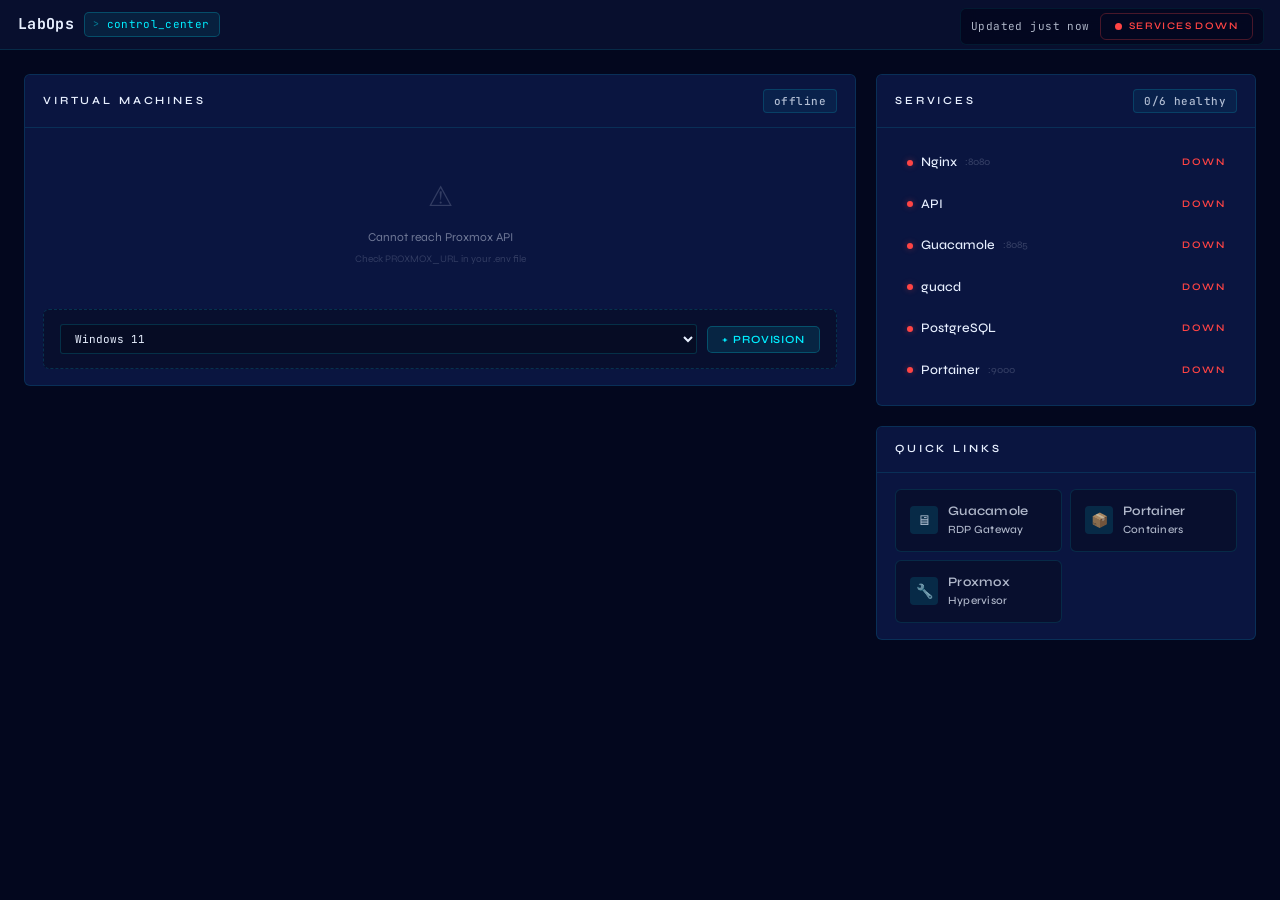
==== nginx/html/index.html @ dada4581 "feat: adopt shared.css — unified design system with attack sim Replaced all inline design tokens wit" ====
<!DOCTYPE html>
<html lang="en">
<head>
  <meta charset="UTF-8">
  <meta name="viewport" content="width=device-width, initial-scale=1.0">
  <title>LabOps — Control Center</title>
  <link rel="stylesheet" href="shared.css">
  <style>
    body {
      display: flex;
      flex-direction: column;
    }

    /* ── Header Layout ────────────────────────────────────────────────────────── */
    .header-left {
      display: flex;
      align-items: center;
      gap: 10px;
    }

    .logo-mark { display: none; }

    .health-badge {
      display: flex;
      align-items: center;
      gap: 7px;
      padding: 5px 14px;
      border: 1px solid var(--border-dim);
      border-radius: var(--radius);
      font-family: var(--ft);
      font-size: 10px;
      font-weight: 600;
      letter-spacing: .14em;
      text-transform: uppercase;
    }

    .health-badge.healthy { border-color: rgba(0,255,65,.3); color: var(--c-green); }
    .health-badge.degraded { border-color: rgba(255,179,0,.3); color: var(--c-warn); }
    .health-badge.down { border-color: rgba(255,68,68,.28); color: var(--c-fail); }

    .health-dot {
      width: 7px; height: 7px;
      border-radius: 50%;
      background: currentColor;
      animation: pulse 2s ease-in-out infinite;
    }

    @keyframes pulse {
      0%, 100% { opacity: 1; }
      50% { opacity: .4; }
    }

    .refresh-label {
      font-family: var(--fm);
      font-size: 11px;
      color: var(--text-sec);
      letter-spacing: .04em;
    }

    /* ── Main Layout ────────────────────────────────────────────────────────── */
    .main {
      flex: 1;
      overflow-y: auto;
      padding: 24px;
    }

    .grid {
      display: grid;
      grid-template-columns: 1fr 380px;
      gap: 20px;
      max-width: 1400px;
      margin: 0 auto;
    }

    @media (max-width: 1024px) {
      .grid { grid-template-columns: 1fr; }
    }

    /* ── VM Cards ───────────────────────────────────────────────────────────── */
    .vm-list {
      display: flex;
      flex-direction: column;
      gap: 10px;
    }

    .vm-card {
      display: grid;
      grid-template-columns: 1fr auto;
      gap: 12px;
      padding: 14px 16px;
      background: var(--bg-panel);
      border: 1px solid var(--border-dim);
      border-radius: var(--radius);
      transition: border-color .15s;
    }

    .vm-card:hover {
      border-color: var(--border-acc);
    }

    .vm-info {
      display: flex;
      flex-direction: column;
      gap: 4px;
    }

    .vm-name {
      font-weight: 500;
      font-size: 14px;
      color: var(--text-primary);
      display: flex;
      align-items: center;
      gap: 8px;
    }

    .vm-status {
      display: inline-flex;
      align-items: center;
      gap: 5px;
      font-family: var(--ft);
      font-size: 9px;
      font-weight: 600;
      letter-spacing: .1em;
      text-transform: uppercase;
      padding: 2px 8px;
      border-radius: 3px;
    }

    .vm-status.running { background: rgba(0,255,65,.1); color: var(--c-green); }
    .vm-status.stopped { background: rgba(235,246,255,.05); color: var(--text-dim); }
    .vm-status.error { background: rgba(255,68,68,.1); color: var(--c-fail); }

    .vm-status-dot {
      width: 5px; height: 5px;
      border-radius: 50%;
      background: currentColor;
    }

    .vm-meta {
      font-size: 12px;
      color: var(--text-sec);
      display: flex;
      gap: 12px;
      flex-wrap: wrap;
    }

    .vm-meta span { display: flex; align-items: center; gap: 4px; }

    .vm-actions {
      display: flex;
      align-items: center;
      gap: 6px;
    }

    /* ── Provision Form ─────────────────────────────────────────────────────── */
    .btn-primary {
      background: rgba(0,237,255,.1);
      border-color: var(--border-acc);
      color: var(--accent-cyan);
    }

    .btn-primary:hover {
      background: rgba(0,237,255,.18);
      border-color: var(--accent-cyan);
    }

    .provision-form {
      display: flex;
      align-items: center;
      gap: 10px;
      padding: 14px 16px;
      background: var(--bg-panel);
      border: 1px dashed rgba(var(--accent-cyan-rgb),0.16);
      border-radius: var(--radius);
      margin-top: 10px;
    }

    .provision-form select {
      font-family: var(--fm);
      font-size: 11px;
      background: #060c24;
      border: 1px solid rgba(var(--accent-cyan-rgb),0.16);
      color: var(--text-primary);
      padding: 6px 10px;
      border-radius: 3px;
      flex: 1;
    }

    .provision-form select:focus {
      outline: none;
      border-color: var(--accent-cyan);
    }

    /* ── Container Status ───────────────────────────────────────────────────── */
    .svc-list {
      display: flex;
      flex-direction: column;
      gap: 4px;
    }

    .svc-row {
      display: flex;
      align-items: center;
      justify-content: space-between;
      padding: 9px 12px;
      border-radius: 4px;
      transition: background .1s;
    }

    .svc-row:hover {
      background: rgba(0,237,255,.03);
    }

    .svc-name {
      font-size: 13px;
      font-weight: 500;
      color: var(--text-primary);
      display: flex;
      align-items: center;
      gap: 8px;
    }

    .svc-dot {
      width: 6px; height: 6px;
      border-radius: 50%;
    }

    .svc-dot.healthy { background: var(--c-green); box-shadow: 0 0 6px rgba(0,255,65,.4); }
    .svc-dot.starting { background: var(--c-warn); box-shadow: 0 0 6px rgba(255,179,0,.4); }
    .svc-dot.unhealthy { background: var(--c-fail); box-shadow: 0 0 6px rgba(255,68,68,.4); }

    .svc-status {
      font-family: var(--ft);
      font-size: 10px;
      font-weight: 600;
      letter-spacing: .14em;
      text-transform: uppercase;
    }

    .svc-status.healthy { color: var(--c-green); }
    .svc-status.starting { color: var(--c-warn); }
    .svc-status.unhealthy { color: var(--c-fail); }

    /* ── Quick Links ────────────────────────────────────────────────────────── */
    .links-grid {
      display: grid;
      grid-template-columns: 1fr 1fr;
      gap: 8px;
    }

    .link-card {
      display: flex;
      align-items: center;
      gap: 10px;
      padding: 12px 14px;
      background: var(--bg-panel);
      border: 1px solid var(--border-dim);
      border-radius: var(--radius);
      text-decoration: none;
      color: var(--text-sec);
      font-size: 11px;
      font-weight: 500;
      transition: all .15s;
    }

    .link-card:hover {
      border-color: var(--border-acc);
      color: var(--accent-cyan);
      background: rgba(0,237,255,.03);
    }

    .link-icon {
      width: 28px; height: 28px;
      display: flex;
      align-items: center;
      justify-content: center;
      border-radius: 4px;
      font-size: 14px;
      background: var(--border-dim);
      flex-shrink: 0;
    }

    .link-label {
      display: flex;
      flex-direction: column;
      gap: 1px;
    }

    .link-title {
      font-weight: 600;
      font-size: 13px;
      letter-spacing: .02em;
    }

    .link-sub {
      font-size: 11px;
      color: var(--text-sec);
      letter-spacing: .02em;
    }

    /* ── Right Column Stack ─────────────────────────────────────────────────── */
    .right-col {
      display: flex;
      flex-direction: column;
      gap: 20px;
    }

    /* ── Toast ──────────────────────────────────────────────────────────────── */
    .toast {
      position: fixed;
      bottom: 24px;
      left: 50%;
      transform: translateX(-50%) translateY(80px);
      background: var(--bg-elevated);
      border: 1px solid var(--border-acc);
      color: var(--text-primary);
      padding: 10px 20px;
      border-radius: var(--radius);
      font-size: 11px;
      font-weight: 500;
      z-index: 9999;
      transition: transform .3s ease, opacity .3s ease;
      opacity: 0;
      pointer-events: none;
    }

    .toast.show {
      transform: translateX(-50%) translateY(0);
      opacity: 1;
    }

    /* ── Empty State ────────────────────────────────────────────────────────── */
    .empty-state {
      text-align: center;
      padding: 32px 16px;
      color: var(--text-dim);
      font-size: 12px;
    }

    .empty-state .empty-icon {
      font-size: 28px;
      margin-bottom: 10px;
      opacity: .4;
    }

    /* ── Loading Skeleton ───────────────────────────────────────────────────── */
    .skeleton {
      background: linear-gradient(90deg, var(--bg-panel) 25%, var(--bg-elevated) 50%, var(--bg-panel) 75%);
      background-size: 200% 100%;
      animation: shimmer 1.5s infinite;
      border-radius: 4px;
      height: 60px;
    }

    @keyframes shimmer {
      0% { background-position: 200% 0; }
      100% { background-position: -200% 0; }
    }

    /* ── Confirm Modal ──────────────────────────────────────────────────────── */
    .modal-overlay {
      display: none;
      position: fixed;
      inset: 0;
      background: rgba(0,0,0,.6);
      z-index: 5000;
      align-items: center;
      justify-content: center;
    }

    .modal-overlay.open {
      display: flex;
    }

    .modal-box {
      background: var(--bg-card);
      border: 1px solid var(--border-acc);
      border-radius: var(--radius);
      padding: 24px;
      max-width: 400px;
      width: 90%;
    }

    .modal-title {
      font-family: var(--ft);
      font-size: 14px;
      font-weight: 700;
      letter-spacing: .08em;
      margin-bottom: 10px;
    }

    .modal-body {
      font-size: 12px;
      color: var(--text-sec);
      margin-bottom: 20px;
      line-height: 1.6;
    }

    .modal-actions {
      display: flex;
      gap: 10px;
      justify-content: flex-end;
    }

    /* ── Entry animation ────────────────────────────────────────────────────── */
    @keyframes fadeUp {
      from { opacity: 0; transform: translateY(10px); }
      to { opacity: 1; transform: none; }
    }

    .panel { animation: fadeUp .4s ease-out both; }
    .grid > :nth-child(1) .panel { animation-delay: .05s; }
    .right-col > :nth-child(1) { animation-delay: .1s; }
    .right-col > :nth-child(2) { animation-delay: .15s; }
  </style>
</head>
<body>

<!-- ── HEADER ──────────────────────────────────────────────────────────────── -->
<header class="shared-header">
  <div class="header-left">
    <span class="shared-brand">LabOps</span>
    <span class="shared-tag">control_center</span>
  </div>
  <div class="shared-hdr-right">
    <span class="refresh-label" id="last-refresh">Updated just now</span>
    <div class="health-badge healthy" id="health-badge">
      <span class="health-dot"></span>
      <span id="health-text">ALL SYSTEMS OK</span>
    </div>
  </div>
</header>

<!-- ── MAIN ────────────────────────────────────────────────────────────────── -->
<div class="main">
  <div class="grid">

    <!-- LEFT: Virtual Machines -->
    <div>
      <div class="panel">
        <div class="panel-hdr">
          <span class="panel-title">Virtual Machines</span>
          <span class="panel-badge" id="vm-count">0 VMs</span>
        </div>
        <div class="panel-body">
          <div class="vm-list" id="vm-list">
            <div class="skeleton"></div>
            <div class="skeleton" style="height:40px"></div>
          </div>

          <!-- Provision form -->
          <div class="provision-form">
            <select id="template-select">
              <option value="win11">Windows 11</option>
              <option value="win11-unmanaged">Windows 11 (Unmanaged)</option>
              <option value="winserver">Windows Server</option>
            </select>
            <button class="btn btn-primary" onclick="provisionVM()">+ Provision</button>
          </div>
        </div>
      </div>
    </div>

    <!-- RIGHT: Services + Links -->
    <div class="right-col">

      <!-- Docker Services -->
      <div class="panel">
        <div class="panel-hdr">
          <span class="panel-title">Services</span>
          <span class="panel-badge" id="svc-count">6 containers</span>
        </div>
        <div class="panel-body">
          <div class="svc-list" id="svc-list">
            <div class="skeleton" style="height:32px"></div>
            <div class="skeleton" style="height:32px"></div>
            <div class="skeleton" style="height:32px"></div>
          </div>
        </div>
      </div>

      <!-- Quick Links -->
      <div class="panel">
        <div class="panel-hdr">
          <span class="panel-title">Quick Links</span>
        </div>
        <div class="panel-body">
          <div class="links-grid">
            <a class="link-card" id="link-guacamole" href="/guacamole" target="_blank">
              <div class="link-icon">🖥</div>
              <div class="link-label">
                <span class="link-title">Guacamole</span>
                <span class="link-sub">RDP Gateway</span>
              </div>
            </a>
            <a class="link-card" id="link-portainer" href="http://localhost:9000" target="_blank">
              <div class="link-icon">📦</div>
              <div class="link-label">
                <span class="link-title">Portainer</span>
                <span class="link-sub">Containers</span>
              </div>
            </a>
            <a class="link-card" id="link-proxmox" href="#" target="_blank" onclick="openProxmox(event)">
              <div class="link-icon">🔧</div>
              <div class="link-label">
                <span class="link-title">Proxmox</span>
                <span class="link-sub">Hypervisor</span>
              </div>
            </a>
          </div>
        </div>
      </div>
    </div>
  </div>
</div>

<!-- ── TOAST ───────────────────────────────────────────────────────────────── -->
<div class="toast" id="toast"></div>

<!-- ── CONFIRM MODAL ──────────────────────────────────────────────────────── -->
<div class="modal-overlay" id="modal-overlay" onclick="if(event.target===this)closeModal()">
  <div class="modal-box">
    <div class="modal-title" id="modal-title"></div>
    <div class="modal-body" id="modal-body"></div>
    <div class="modal-actions">
      <button class="btn" onclick="closeModal()">Cancel</button>
      <button class="btn btn-danger" id="modal-confirm" onclick="confirmAction()">Confirm</button>
    </div>
  </div>
</div>

<script>
// ── Configuration ─────────────────────────────────────────────────────────────
// These are loaded from the /api/config endpoint or fall back to defaults.
// Guac credentials come from .env via n8n → injected into /api/config response.
let CONFIG = {
  guacProxy:     '/guacamole',
  guacAdmin:     'guacadmin',
  guacAdminPw:   'guacadmin',
  guacDs:        'postgresql',
  vmUser:        'demo',
  vmPassword:    '',
  proxmoxUrl:    '',
};

const VM_REFRESH_MS  = 15000;
const SVC_REFRESH_MS = 10000;

let pendingAction = null;

// ── Init ──────────────────────────────────────────────────────────────────────
document.addEventListener('DOMContentLoaded', async () => {
  await loadConfig();
  fetchVMs();
  fetchContainers();
  setInterval(fetchVMs, VM_REFRESH_MS);
  setInterval(fetchContainers, SVC_REFRESH_MS);
  setInterval(updateRefreshLabel, 5000);
});

async function loadConfig() {
  try {
    const r = await fetch('/api/config');
    if (r.ok) {
      const cfg = await r.json();
      Object.assign(CONFIG, cfg);
    }
  } catch(e) {
    // Config endpoint not available — use defaults
  }

  // Update quick links with actual URLs and ports
  const host = window.location.hostname;
  if (CONFIG.proxmoxUrl) {
    document.getElementById('link-proxmox').href = CONFIG.proxmoxUrl;
  }
  if (CONFIG.portainerPort) {
    document.getElementById('link-portainer').href = `http://${host}:${CONFIG.portainerPort}`;
  }
  if (CONFIG.n8nPort) {
    document.getElementById('link-n8n').href = `http://${host}:${CONFIG.n8nPort}`;
  }
  if (CONFIG.guacPort) {
    document.getElementById('link-guacamole').href = `http://${host}:${CONFIG.guacPort}/guacamole`;
  }
}

// ── VM Management ─────────────────────────────────────────────────────────────
let lastVMFetch = Date.now();

async function fetchVMs() {
  try {
    const r = await fetch('/api/vms');
    if (!r.ok) throw new Error(`${r.status}`);
    const data = await r.json();
    lastVMFetch = Date.now();
    renderVMs(data.vms || []);
    updateHealthBadge();
  } catch(e) {
    // Show empty state with error
    const list = document.getElementById('vm-list');
    list.innerHTML = `
      <div class="empty-state">
        <div class="empty-icon">⚠</div>
        <div>Cannot reach Proxmox API</div>
        <div style="margin-top:6px;font-size:10px;color:rgba(232,240,255,0.18)">
          Check PROXMOX_URL in your .env file
        </div>
      </div>`;
    document.getElementById('vm-count').textContent = 'offline';
  }
}

function renderVMs(vms) {
  const list = document.getElementById('vm-list');
  const countEl = document.getElementById('vm-count');

  // Filter to lab VMs (IDs 200-299)
  const labVMs = vms.filter(v => v.vmid >= 200 && v.vmid < 300);
  countEl.textContent = `${labVMs.length} VM${labVMs.length !== 1 ? 's' : ''}`;

  if (labVMs.length === 0) {
    list.innerHTML = `
      <div class="empty-state">
        <div class="empty-icon">☁</div>
        <div>No lab VMs provisioned</div>
        <div style="margin-top:6px;font-size:10px;color:rgba(232,240,255,0.18)">
          Use the form below to provision your first VM
        </div>
      </div>`;
    return;
  }

  list.innerHTML = labVMs.map(vm => {
    const isRunning = vm.status === 'running';
    const statusClass = isRunning ? 'running' : (vm.status === 'stopped' ? 'stopped' : 'error');
    const ip = vm.ip || '—';
    const tags = (vm.tags || '').split(';').filter(Boolean);
    const templateLabel = tags.includes('unmanaged') ? 'Unmanaged' :
                          tags.includes('windows-server') ? 'Win Server' : 'Windows 11';

    return `
      <div class="vm-card">
        <div class="vm-info">
          <div class="vm-name">
            ${vm.name || 'vm-' + vm.vmid}
            <span class="vm-status ${statusClass}">
              <span class="vm-status-dot"></span>
              ${vm.status}
            </span>
          </div>
          <div class="vm-meta">
            <span>ID: ${vm.vmid}</span>
            <span>IP: ${ip}</span>
            <span>${templateLabel}</span>
            ${vm.uptime ? `<span>Up: ${formatUptime(vm.uptime)}</span>` : ''}
          </div>
        </div>
        <div class="vm-actions">
          ${isRunning ? `
            <button class="btn btn-connect" onclick="connectRDP('${ip}', '${vm.name || 'vm-' + vm.vmid}')" ${ip === '—' ? 'disabled title="No IP detected"' : ''}>
              Connect RDP
            </button>
            <button class="btn" onclick="vmAction('stop', ${vm.vmid}, '${vm.name}')">Stop</button>
          ` : `
            <button class="btn btn-primary" onclick="vmAction('start', ${vm.vmid}, '${vm.name}')">Start</button>
          `}
          <button class="btn btn-danger" onclick="confirmDestroy(${vm.vmid}, '${vm.name || 'vm-' + vm.vmid}')">Destroy</button>
        </div>
      </div>`;
  }).join('');
}

function formatUptime(seconds) {
  if (seconds < 60) return `${seconds}s`;
  if (seconds < 3600) return `${Math.floor(seconds / 60)}m`;
  if (seconds < 86400) return `${Math.floor(seconds / 3600)}h ${Math.floor((seconds % 3600) / 60)}m`;
  return `${Math.floor(seconds / 86400)}d ${Math.floor((seconds % 86400) / 3600)}h`;
}

async function vmAction(action, vmid, name) {
  toast(`${action === 'start' ? 'Starting' : 'Stopping'} ${name || 'VM ' + vmid}...`);
  try {
    const r = await fetch(`/api/vms/${vmid}/${action}`, { method: 'POST' });
    if (!r.ok) throw new Error(`Failed: ${r.status}`);
    toast(`${name || 'VM ' + vmid} ${action === 'start' ? 'started' : 'stopped'}`);
    setTimeout(fetchVMs, 2000);
  } catch(e) {
    toast(`Error: ${e.message}`);
  }
}

function confirmDestroy(vmid, name) {
  pendingAction = () => destroyVM(vmid, name);
  document.getElementById('modal-title').textContent = 'DESTROY VM';
  document.getElementById('modal-body').textContent = `This will permanently destroy ${name} (ID: ${vmid}). This action cannot be undone.`;
  document.getElementById('modal-overlay').classList.add('open');
}

async function destroyVM(vmid, name) {
  closeModal();
  toast(`Destroying ${name}...`);
  try {
    const r = await fetch(`/api/vms/${vmid}/destroy`, { method: 'DELETE' });
    if (!r.ok) throw new Error(`Failed: ${r.status}`);
    toast(`${name} destroyed`);
    setTimeout(fetchVMs, 2000);
  } catch(e) {
    toast(`Error: ${e.message}`);
  }
}

async function provisionVM() {
  const select = document.getElementById('template-select');
  const template = select.value;
  toast(`Provisioning ${select.options[select.selectedIndex].text}...`);
  try {
    const r = await fetch('/api/vms/provision', {
      method: 'POST',
      headers: { 'Content-Type': 'application/json' },
      body: JSON.stringify({ template })
    });
    if (!r.ok) throw new Error(`Failed: ${r.status}`);
    toast('Provisioning started — VM will appear in ~60s');
    setTimeout(fetchVMs, 10000);
  } catch(e) {
    toast(`Error: ${e.message}`);
  }
}

// ── RDP via Guacamole ─────────────────────────────────────────────────────────
async function connectRDP(ip, vmName) {
  if (!ip || ip === '—') { toast('No IP address available'); return; }

  toast(`Connecting to ${vmName} (${ip})...`);

  try {
    // 1. Authenticate with Guacamole
    const fd = new URLSearchParams({
      username: CONFIG.guacAdmin,
      password: CONFIG.guacAdminPw
    });
    const authR = await fetch(`${CONFIG.guacProxy}/api/tokens`, { method: 'POST', body: fd });
    if (!authR.ok) throw new Error(`Guacamole auth failed (${authR.status})`);
    const auth = await authR.json();
    const token = auth.authToken;

    // 2. Create RDP connection
    const connR = await fetch(
      `${CONFIG.guacProxy}/api/session/data/${CONFIG.guacDs}/connections?token=${token}`,
      {
        method: 'POST',
        headers: { 'Content-Type': 'application/json' },
        body: JSON.stringify({
          name: `labops-${vmName}-${Date.now()}`,
          protocol: 'rdp',
          parameters: {
            hostname:        ip,
            port:            '3389',
            username:        CONFIG.vmUser,
            password:        CONFIG.vmPassword,
            'ignore-cert':   'true',
            security:        'any',
            'resize-method': 'reconnect',
            'enable-font-smoothing': 'true'
          },
          attributes: {
            'max-connections':          '2',
            'max-connections-per-user': '2'
          }
        })
      }
    );
    if (!connR.ok) throw new Error(`Failed to create RDP connection (${connR.status})`);
    const conn = await connR.json();

    // 3. Open in new tab
    const clientId = btoa(`${conn.identifier}\0c\0${CONFIG.guacDs}`);
    const rdpURL = `${CONFIG.guacProxy}/?token=${token}#/client/${encodeURIComponent(clientId)}`;
    window.open(rdpURL, `rdp-${vmName}`);

    toast(`RDP session opened for ${vmName}`);
  } catch(e) {
    toast(`RDP Error: ${e.message}`);
  }
}

// ── Container Health ──────────────────────────────────────────────────────────
const EXPECTED_CONTAINERS = [
  { name: 'labops-nginx',         label: 'Nginx',     port: '8080' },
  { name: 'labops-api',           label: 'API',       port: '—' },
  { name: 'labops-guacamole',     label: 'Guacamole', port: '8085' },
  { name: 'labops-guacd',         label: 'guacd',     port: '—' },
  { name: 'labops-guac-postgres', label: 'PostgreSQL', port: '—' },
  { name: 'labops-portainer',     label: 'Portainer', port: '9000' },
];

async function fetchContainers() {
  try {
    const r = await fetch('/api/containers');
    if (!r.ok) throw new Error(`${r.status}`);
    const data = await r.json();
    renderContainers(data.containers || []);
  } catch(e) {
    // If API is down, still show expected containers as unknown
    renderContainers([]);
  }
}

function renderContainers(containers) {
  const list = document.getElementById('svc-list');
  const containerMap = {};
  containers.forEach(c => { containerMap[c.name] = c; });

  let healthyCount = 0;

  list.innerHTML = EXPECTED_CONTAINERS.map(svc => {
    const c = containerMap[svc.name];
    let status = 'unhealthy';
    let statusLabel = 'DOWN';

    if (c) {
      if (c.health === 'healthy' || (c.state === 'running' && !c.health)) {
        status = 'healthy';
        statusLabel = 'HEALTHY';
        healthyCount++;
      } else if (c.state === 'running') {
        status = 'starting';
        statusLabel = c.health || 'STARTING';
        healthyCount += 0.5;
      }
    }

    return `
      <div class="svc-row">
        <span class="svc-name">
          <span class="svc-dot ${status}"></span>
          ${svc.label}
          ${svc.port !== '—' ? `<span style="color:rgba(232,240,255,0.18);font-size:10px">:${svc.port}</span>` : ''}
        </span>
        <span class="svc-status ${status}">${statusLabel}</span>
      </div>`;
  }).join('');

  const countEl = document.getElementById('svc-count');
  countEl.textContent = `${healthyCount}/${EXPECTED_CONTAINERS.length} healthy`;

  updateHealthBadge();
}

// ── Health Badge ──────────────────────────────────────────────────────────────
function updateHealthBadge() {
  const badge = document.getElementById('health-badge');
  const text = document.getElementById('health-text');
  const svcRows = document.querySelectorAll('.svc-dot');
  const total = svcRows.length;
  let healthy = 0;
  svcRows.forEach(d => { if (d.classList.contains('healthy')) healthy++; });

  badge.className = 'health-badge';
  if (healthy === total && total > 0) {
    badge.classList.add('healthy');
    text.textContent = 'ALL SYSTEMS OK';
  } else if (healthy > 0) {
    badge.classList.add('degraded');
    text.textContent = 'DEGRADED';
  } else {
    badge.classList.add('down');
    text.textContent = 'SERVICES DOWN';
  }
}

// ── Refresh Label ─────────────────────────────────────────────────────────────
function updateRefreshLabel() {
  const el = document.getElementById('last-refresh');
  const ago = Math.floor((Date.now() - lastVMFetch) / 1000);
  if (ago < 5) el.textContent = 'Updated just now';
  else if (ago < 60) el.textContent = `Updated ${ago}s ago`;
  else el.textContent = `Updated ${Math.floor(ago / 60)}m ago`;
}

// ── Modal ─────────────────────────────────────────────────────────────────────
function closeModal() {
  document.getElementById('modal-overlay').classList.remove('open');
  pendingAction = null;
}

function confirmAction() {
  if (pendingAction) pendingAction();
}

// ── Proxmox Link ──────────────────────────────────────────────────────────────
function openProxmox(e) {
  if (!CONFIG.proxmoxUrl) {
    e.preventDefault();
    toast('PROXMOX_URL not configured in .env');
  }
}

// ── Toast ─────────────────────────────────────────────────────────────────────
let toastTimer = null;
function toast(msg) {
  const el = document.getElementById('toast');
  el.textContent = msg;
  el.classList.add('show');
  clearTimeout(toastTimer);
  toastTimer = setTimeout(() => el.classList.remove('show'), 3000);
}
</script>
</body>
</html>
---- nginx/html/shared.css ----
/* ============================================================
   SHARED DESIGN SYSTEM — Sophos SE Demo Platform
   Single source of truth for all pages.
   Import via: <link rel="stylesheet" href="shared.css">
   ============================================================ */

/* ── Fonts ─────────────────────────────────────────────────── */
@import url('https://fonts.googleapis.com/css2?family=Syne:wght@400;600;700;800&family=JetBrains+Mono:wght@300;400;500&display=swap');

/* ── Design Tokens ─────────────────────────────────────────── */
:root {
  /* Backgrounds */
  --bg-deep:       #03071e;
  --bg-panel:      #080f2e;
  --bg-card:       #0a1540;
  --bg-card-hov:   #0d1a50;
  --bg-elevated:   #0a1540;

  /* Accent Colors */
  --accent-cyan:   #00EDFF;
  --accent-green:  #00F2B3;
  --accent-purple: #5A00FF;
  --accent-violet: #B529F7;
  --accent-blue:   #2006F7;

  /* Status Colors */
  --c-green:   #00FF41;
  --c-success: #00F2B3;
  --c-fail:    #FF4444;
  --c-warn:    #FFB300;

  /* Text */
  --text-primary:  #e8f0ff;
  --text-sec:      rgba(232,240,255,0.75);
  --text-dim:      rgba(232,240,255,0.45);
  --text-label:    #c4d8ec;

  /* Borders */
  --border-dim:    rgba(0,237,255,0.12);
  --border-acc:    rgba(0,237,255,0.22);

  /* RGB channels */
  --accent-cyan-rgb:   0,237,255;
  --accent-green-rgb:  0,242,179;
  --text-rgb:          232,240,255;
  --bg-deep-rgb:       3,7,30;
  --bg-panel-rgb:      8,15,46;

  /* Severity */
  --sev-crit:      #B529F7;
  --sev-high:      #2006F7;
  --sev-med:       #009CFB;
  --sev-low:       #6A889B;

  /* Fonts */
  --ft: 'Syne', sans-serif;
  --fb: 'Syne', sans-serif;
  --fm: 'JetBrains Mono', monospace;

  /* Spacing */
  --radius: 6px;
}

/* ── Base Reset ────────────────────────────────────────────── */
*, *::before, *::after { box-sizing: border-box; margin: 0; padding: 0; }

html, body {
  height: 100%;
  background: var(--bg-deep);
  color: var(--text-primary);
  font-family: var(--fb);
  font-size: 14px;
  line-height: 1.5;
  -webkit-font-smoothing: antialiased;
  -moz-osx-font-smoothing: grayscale;
}

button { cursor: pointer; font-family: inherit; border: none; background: none; }
input, select, textarea { font-family: inherit; }

/* ── Scrollbar ─────────────────────────────────────────────── */
::-webkit-scrollbar { width: 5px; }
::-webkit-scrollbar-track { background: transparent; }
::-webkit-scrollbar-thumb { background: rgba(var(--accent-cyan-rgb),0.15); border-radius: 3px; }
::-webkit-scrollbar-thumb:hover { background: rgba(var(--accent-cyan-rgb),0.3); }

/* ── Shared Header ─────────────────────────────────────────── */
.shared-header {
  flex-shrink: 0;
  padding: 12px 18px;
  border-bottom: 1px solid var(--border-dim);
  background: var(--bg-panel);
  display: flex;
  align-items: center;
  gap: 10px;
  z-index: 100;
}

.shared-brand {
  font-family: var(--fm);
  font-size: 15px;
  font-weight: 700;
  color: var(--text-primary);
  letter-spacing: 0.02em;
  white-space: nowrap;
  text-decoration: none;
}

.shared-tag {
  font-family: var(--fm);
  font-size: 11px;
  font-weight: 400;
  color: var(--accent-cyan);
  background: rgba(var(--accent-cyan-rgb),0.08);
  border: 1px solid rgba(var(--accent-cyan-rgb),0.22);
  border-radius: 5px;
  padding: 3px 10px 3px 22px;
  position: relative;
  letter-spacing: 0.03em;
  white-space: nowrap;
}

.shared-tag::before {
  content: '>';
  position: absolute;
  left: 8px;
  color: rgba(var(--accent-cyan-rgb),0.45);
  font-size: 10px;
}

.shared-nav {
  display: flex;
  align-items: center;
  gap: 2px;
  margin-left: 10px;
}

.shared-nav-btn {
  padding: 6px 14px;
  border-radius: 5px;
  background: transparent;
  color: var(--text-label);
  font-family: var(--fb);
  font-size: 13px;
  font-weight: 500;
  letter-spacing: 0.04em;
  cursor: pointer;
  transition: all 0.15s;
  text-decoration: none;
  display: inline-flex;
  align-items: center;
}

.shared-nav-btn:hover {
  color: var(--text-primary);
  background: rgba(var(--accent-cyan-rgb),0.06);
}

.shared-nav-btn.active {
  color: var(--accent-cyan);
  background: rgba(var(--accent-cyan-rgb),0.1);
}

.shared-hdr-right {
  position: fixed;
  top: 8px;
  right: 16px;
  z-index: 100;
  display: flex;
  align-items: center;
  gap: 10px;
  background: rgba(var(--bg-deep-rgb),0.85);
  backdrop-filter: blur(8px);
  padding: 4px 10px;
  border-radius: 6px;
  border: 1px solid rgba(var(--accent-cyan-rgb),0.08);
}

.shared-hdr-btn {
  font-family: var(--fm);
  font-size: 11px;
  letter-spacing: 0.08em;
  text-transform: uppercase;
  color: var(--accent-cyan);
  background: transparent;
  border: 1px solid var(--accent-cyan);
  border-radius: 6px;
  padding: 6px 14px;
  cursor: pointer;
  transition: background 0.15s, box-shadow 0.15s;
  white-space: nowrap;
  text-decoration: none;
  display: inline-flex;
  align-items: center;
  gap: 4px;
}

.shared-hdr-btn:hover {
  background: rgba(var(--accent-cyan-rgb),0.1);
  box-shadow: 0 0 10px rgba(var(--accent-cyan-rgb),0.25);
}

.shared-hdr-link {
  font-family: var(--fb);
  font-size: 12px;
  color: var(--text-sec);
  text-decoration: none;
  cursor: pointer;
  transition: color 0.15s;
  display: inline-flex;
  align-items: center;
  gap: 5px;
}

.shared-hdr-link:hover { color: var(--accent-cyan); }

.shared-settings-btn {
  font-size: 20px;
  background: none;
  border: 1px solid rgba(var(--accent-cyan-rgb),0.18);
  border-radius: 4px;
  padding: 4px 8px;
  cursor: pointer;
  color: rgba(232,240,255,0.6);
  transition: all 0.15s;
}

.shared-settings-btn:hover {
  border-color: rgba(var(--accent-cyan-rgb),0.38);
  color: var(--accent-cyan);
}

/* ── Section Labels ────────────────────────────────────────── */
.section-label {
  font-family: var(--ft);
  font-weight: 600;
  font-size: 11px;
  letter-spacing: 0.26em;
  text-transform: uppercase;
  color: var(--text-label);
}

/* ── Status Badges ─────────────────────────────────────────── */
.status-badge {
  display: inline-flex;
  align-items: center;
  gap: 5px;
  font-family: var(--ft);
  font-size: 9px;
  font-weight: 600;
  letter-spacing: 0.1em;
  text-transform: uppercase;
  padding: 2px 8px;
  border-radius: 3px;
}

.status-badge.running { background: rgba(0,255,65,0.1); color: var(--c-green); }
.status-badge.healthy { background: rgba(0,255,65,0.1); color: var(--c-green); }
.status-badge.stopped { background: rgba(232,240,255,0.05); color: var(--text-dim); }
.status-badge.error   { background: rgba(255,68,68,0.1); color: var(--c-fail); }
.status-badge.pending { background: rgba(255,179,0,0.1); color: var(--c-warn); }

/* ── Buttons ───────────────────────────────────────────────── */
.btn {
  font-family: var(--fb);
  font-size: 11px;
  font-weight: 600;
  letter-spacing: 0.08em;
  padding: 6px 14px;
  border-radius: 5px;
  border: 1px solid rgba(var(--accent-cyan-rgb),0.16);
  background: transparent;
  color: var(--text-primary);
  cursor: pointer;
  transition: all 0.15s;
  text-transform: uppercase;
  white-space: nowrap;
}

.btn:hover {
  background: rgba(var(--accent-cyan-rgb),0.07);
  border-color: rgba(var(--accent-cyan-rgb),0.38);
  color: var(--accent-cyan);
}

.btn:disabled { opacity: 0.3; cursor: not-allowed; }

.btn-connect {
  border-color: rgba(0,242,179,0.3);
  color: var(--c-success);
}
.btn-connect:hover {
  background: rgba(0,242,179,0.07);
  border-color: rgba(0,242,179,0.5);
}

.btn-danger {
  border-color: rgba(255,68,68,0.3);
  color: var(--c-fail);
}
.btn-danger:hover {
  background: rgba(255,68,68,0.07);
  border-color: rgba(255,68,68,0.5);
}

/* ── Panels / Cards ────────────────────────────────────────── */
.panel {
  background: var(--bg-card);
  border: 1px solid var(--border-dim);
  border-radius: var(--radius);
  overflow: hidden;
}

.panel-hdr {
  display: flex;
  align-items: center;
  justify-content: space-between;
  padding: 14px 18px;
  background: var(--bg-elevated);
  border-bottom: 1px solid var(--border-dim);
}

.panel-title {
  font-family: var(--ft);
  font-size: 11px;
  font-weight: 600;
  letter-spacing: 0.26em;
  text-transform: uppercase;
  color: var(--text-primary);
}

.panel-badge {
  font-family: var(--fm);
  font-size: 11px;
  font-weight: 500;
  letter-spacing: 0.04em;
  padding: 3px 10px;
  border-radius: 4px;
  background: rgba(var(--accent-cyan-rgb),0.06);
  border: 1px solid rgba(var(--accent-cyan-rgb),0.15);
  color: var(--text-sec);
}

.panel-body {
  padding: 16px 18px;
}

/* ── Input Controls ────────────────────────────────────────── */
.ctrl {
  background: rgba(var(--bg-deep-rgb),0.7);
  border: 1px solid var(--border-dim);
  border-radius: 5px;
  padding: 7px 10px;
  color: var(--text-primary);
  font-size: 13px;
  outline: none;
  transition: border-color 0.18s, box-shadow 0.18s;
}

.ctrl:focus {
  border-color: rgba(var(--accent-cyan-rgb),0.38);
  box-shadow: 0 0 0 3px rgba(var(--accent-cyan-rgb),0.07);
}

.ctrl::placeholder {
  color: rgba(var(--text-rgb),0.50);
}
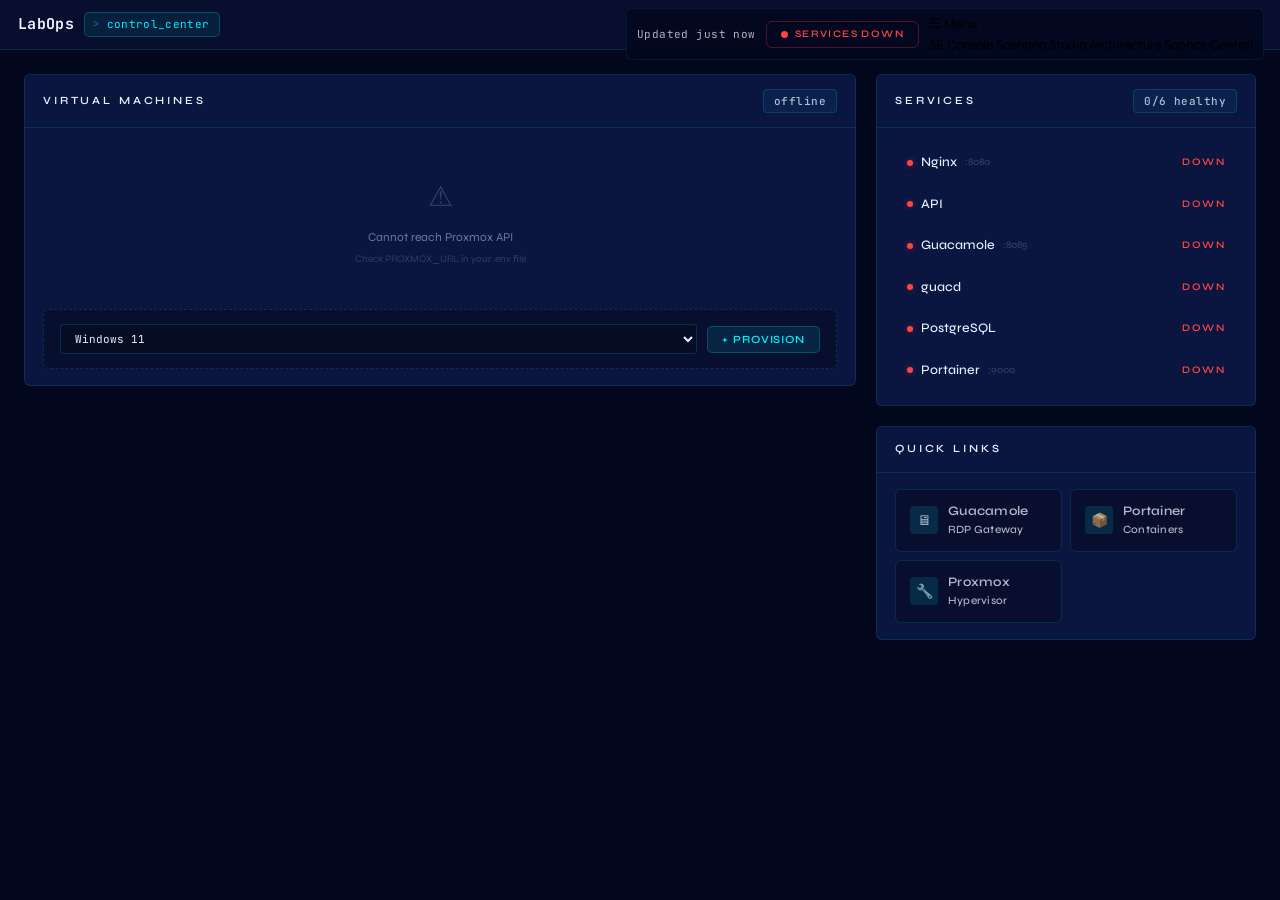
==== commit 0667dc17: "feat: API server updates, docker-compose tweaks, index.html improvements" ====
--- a/nginx/html/index.html
+++ b/nginx/html/index.html
@@ -412,6 +412,8 @@
     .grid > :nth-child(1) .panel { animation-delay: .05s; }
     .right-col > :nth-child(1) { animation-delay: .1s; }
     .right-col > :nth-child(2) { animation-delay: .15s; }
+
+    /* Nav menu styles now in shared.css */
   </style>
 </head>
 <body>
@@ -427,6 +429,15 @@
     <div class="health-badge healthy" id="health-badge">
       <span class="health-dot"></span>
       <span id="health-text">ALL SYSTEMS OK</span>
+    </div>
+    <div class="nav-wrap" id="nav-wrap">
+      <button class="nav-btn" id="nav-btn" onclick="navToggle()">&#x2630; Menu</button>
+      <div class="nav-dd" id="nav-dd">
+        <button class="nav-it" onclick="navToggle();window.open('http://' + location.hostname + ':8080','_blank')">SE Console</button>
+        <button class="nav-it" onclick="navToggle();window.open('http://' + location.hostname + ':8080/admin.html','_blank')">Scenario Studio</button>
+        <button class="nav-it" onclick="navToggle();window.open('http://' + location.hostname + ':8080/architecture.html','_blank')">Architecture</button>
+        <button class="nav-it" onclick="navToggle();window.open('https://central.sophos.com','_blank')">Sophos Central</button>
+      </div>
     </div>
   </div>
 </header>
@@ -530,6 +541,13 @@
 </div>
 
 <script>
+// ── Nav Menu ──────────────────────────────────────────────────────────────────
+function navToggle() { document.getElementById('nav-dd').classList.toggle('open'); }
+document.addEventListener('click', function(e) {
+  var w = document.getElementById('nav-wrap');
+  if (w && !w.contains(e.target)) document.getElementById('nav-dd').classList.remove('open');
+});
+
 // ── Configuration ─────────────────────────────────────────────────────────────
 // These are loaded from the /api/config endpoint or fall back to defaults.
 // Guac credentials come from .env via n8n → injected into /api/config response.
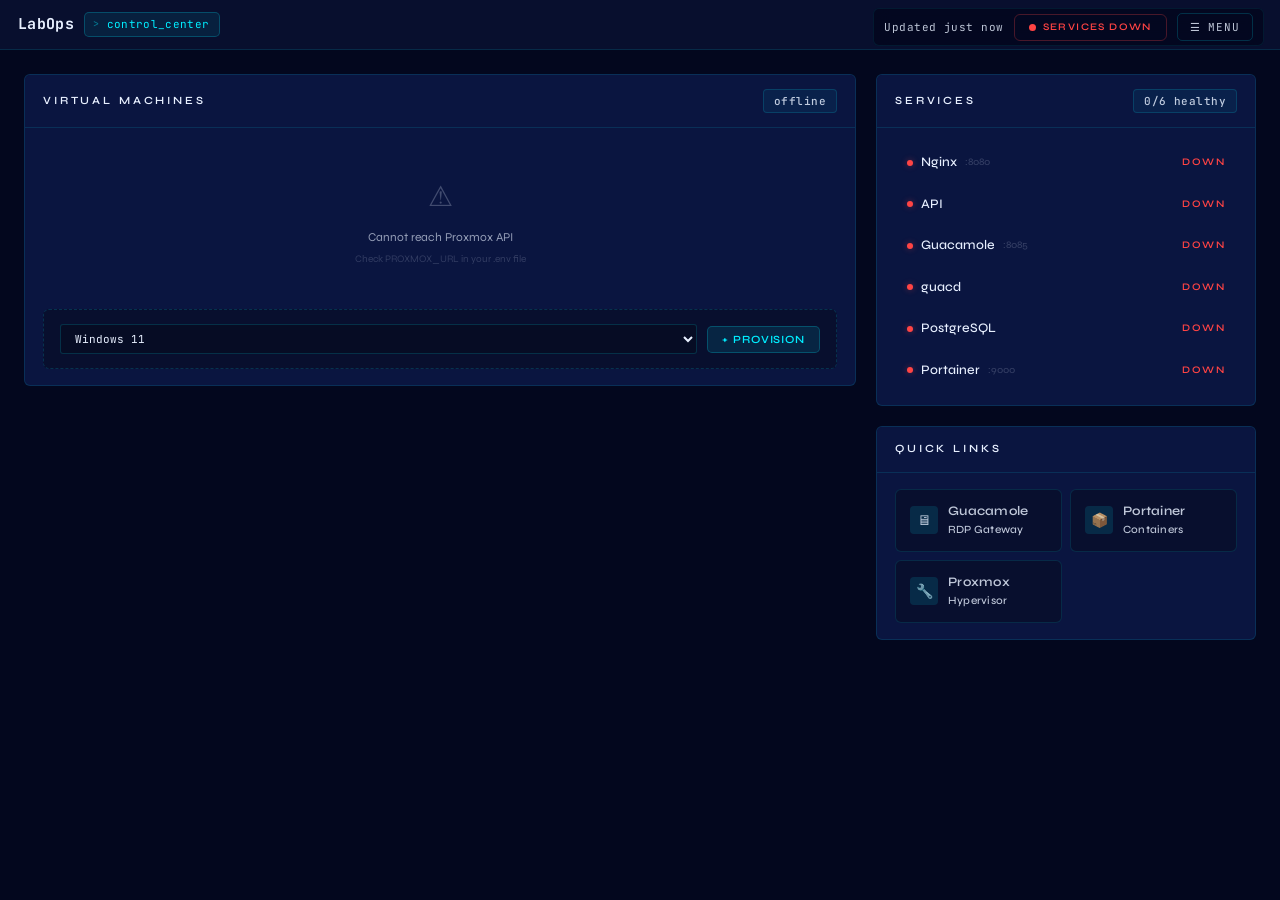
==== commit 8a8753a4: "fix: add Settings link to nav menu" ====
--- a/nginx/html/index.html
+++ b/nginx/html/index.html
@@ -436,6 +436,7 @@
         <button class="nav-it" onclick="navToggle();window.open('http://' + location.hostname + ':8080','_blank')">SE Console</button>
         <button class="nav-it" onclick="navToggle();window.open('http://' + location.hostname + ':8080/admin.html','_blank')">Scenario Studio</button>
         <button class="nav-it" onclick="navToggle();window.open('http://' + location.hostname + ':8080/architecture.html','_blank')">Architecture</button>
+        <button class="nav-it" onclick="navToggle();window.open('/settings.html','_blank')">Settings</button>
         <button class="nav-it" onclick="navToggle();window.open('https://central.sophos.com','_blank')">Sophos Central</button>
       </div>
     </div>
--- a/nginx/html/shared.css
+++ b/nginx/html/shared.css
@@ -31,8 +31,8 @@
 
   /* Text */
   --text-primary:  #e8f0ff;
-  --text-sec:      rgba(232,240,255,0.75);
-  --text-dim:      rgba(232,240,255,0.45);
+  --text-sec:      rgba(232,240,255,0.82);
+  --text-dim:      rgba(232,240,255,0.62);
   --text-label:    #c4d8ec;
 
   /* Borders */
@@ -365,3 +365,107 @@
 .ctrl::placeholder {
   color: rgba(var(--text-rgb),0.50);
 }
+
+select.ctrl {
+  appearance: none;
+  -webkit-appearance: none;
+  background-image: url("data:image/svg+xml,%3Csvg xmlns='http://www.w3.org/2000/svg' width='10' height='6' fill='none'%3E%3Cpath d='M1 1l4 4 4-4' stroke='rgba(232,240,255,0.45)' stroke-width='1.4' stroke-linecap='round' stroke-linejoin='round'/%3E%3C/svg%3E");
+  background-repeat: no-repeat;
+  background-position: right 10px center;
+  padding-right: 28px;
+  cursor: pointer;
+}
+
+select.ctrl option {
+  background: var(--bg-card);
+  color: var(--text-primary);
+}
+
+/* ── Nav Menu (shared across all pages) ──────────────────── */
+.nav-wrap { position: relative; flex-shrink: 0; }
+
+.nav-btn {
+  font-family: var(--fm);
+  font-size: 11px;
+  letter-spacing: 0.08em;
+  text-transform: uppercase;
+  color: var(--text-sec);
+  background: transparent;
+  border: 1px solid rgba(var(--accent-cyan-rgb), 0.18);
+  border-radius: 5px;
+  padding: 6px 12px;
+  cursor: pointer;
+  transition: all 0.15s;
+}
+
+.nav-btn:hover {
+  color: var(--text-primary);
+  border-color: rgba(var(--accent-cyan-rgb), 0.38);
+}
+
+.nav-dd {
+  position: absolute;
+  top: calc(100% + 4px);
+  right: 0;
+  min-width: 160px;
+  background: var(--bg-card);
+  border: 1px solid var(--border-dim);
+  border-radius: var(--radius);
+  padding: 4px 0;
+  display: none;
+  z-index: 200;
+  box-shadow: 0 8px 32px rgba(0, 0, 0, 0.5);
+  animation: nav-in 0.12s ease-out;
+}
+
+@keyframes nav-in {
+  from { opacity: 0; transform: translateY(-4px); }
+  to   { opacity: 1; transform: none; }
+}
+
+.nav-dd.open { display: block; }
+
+.nav-it {
+  display: block;
+  padding: 6px 14px;
+  font-size: 12px;
+  color: var(--text-sec);
+  background: none;
+  border: none;
+  width: 100%;
+  text-align: left;
+  cursor: pointer;
+  transition: all 0.12s;
+  font-family: var(--fb);
+}
+
+.nav-it:hover {
+  background: rgba(var(--accent-cyan-rgb), 0.06);
+  color: var(--text-primary);
+}
+
+.nav-sep {
+  height: 1px;
+  background: var(--border-dim);
+  margin: 3px 0;
+}
+
+/* ── Update Notification Dot ─────────────────────────────── */
+.nav-btn .update-dot {
+  display: none;
+  width: 6px;
+  height: 6px;
+  border-radius: 50%;
+  background: var(--accent-green);
+  box-shadow: 0 0 4px rgba(0,242,179,0.5);
+  margin-left: 4px;
+  vertical-align: middle;
+  animation: pulse-dot 2s ease-in-out infinite;
+}
+
+.nav-btn .update-dot.visible { display: inline-block; }
+
+@keyframes pulse-dot {
+  0%, 100% { opacity: 1; }
+  50% { opacity: 0.4; }
+}
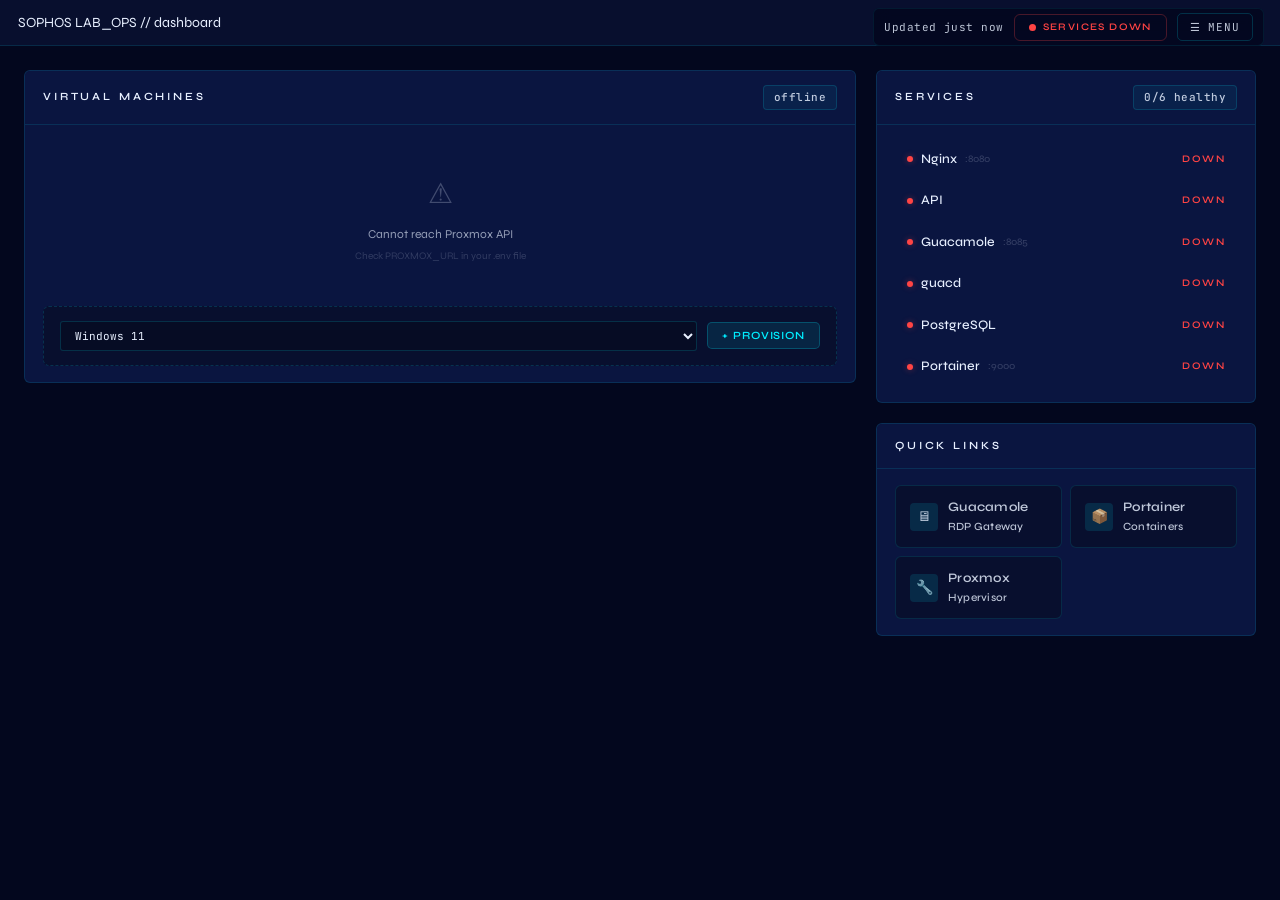
==== commit 6f259a7b: "feat: apply green wordmark to labops dashboard; rename nav item to Platform Settings" ====
--- a/nginx/html/index.html
+++ b/nginx/html/index.html
@@ -184,6 +184,7 @@
       padding: 6px 10px;
       border-radius: 3px;
       flex: 1;
+      color-scheme: dark;
     }
 
     .provision-form select:focus {
@@ -421,8 +422,12 @@
 <!-- ── HEADER ──────────────────────────────────────────────────────────────── -->
 <header class="shared-header">
   <div class="header-left">
-    <span class="shared-brand">LabOps</span>
-    <span class="shared-tag">control_center</span>
+    <div class="shared-wordmark">
+      <span class="wm-primary">SOPHOS</span>
+      <span class="wm-accent wm-accent-green">LAB_OPS</span>
+      <span class="wm-slash">//</span>
+      <span class="wm-page wm-page-green">dashboard</span>
+    </div>
   </div>
   <div class="shared-hdr-right">
     <span class="refresh-label" id="last-refresh">Updated just now</span>
@@ -436,7 +441,7 @@
         <button class="nav-it" onclick="navToggle();window.open('http://' + location.hostname + ':8080','_blank')">SE Console</button>
         <button class="nav-it" onclick="navToggle();window.open('http://' + location.hostname + ':8080/admin.html','_blank')">Scenario Studio</button>
         <button class="nav-it" onclick="navToggle();window.open('http://' + location.hostname + ':8080/architecture.html','_blank')">Architecture</button>
-        <button class="nav-it" onclick="navToggle();window.open('/settings.html','_blank')">Settings</button>
+        <button class="nav-it" onclick="navToggle();window.open('/settings.html','_blank')">Platform Settings</button>
         <button class="nav-it" onclick="navToggle();window.open('https://central.sophos.com','_blank')">Sophos Central</button>
       </div>
     </div>
--- a/nginx/html/shared.css
+++ b/nginx/html/shared.css
@@ -374,6 +374,7 @@
   background-position: right 10px center;
   padding-right: 28px;
   cursor: pointer;
+  color-scheme: dark;
 }
 
 select.ctrl option {
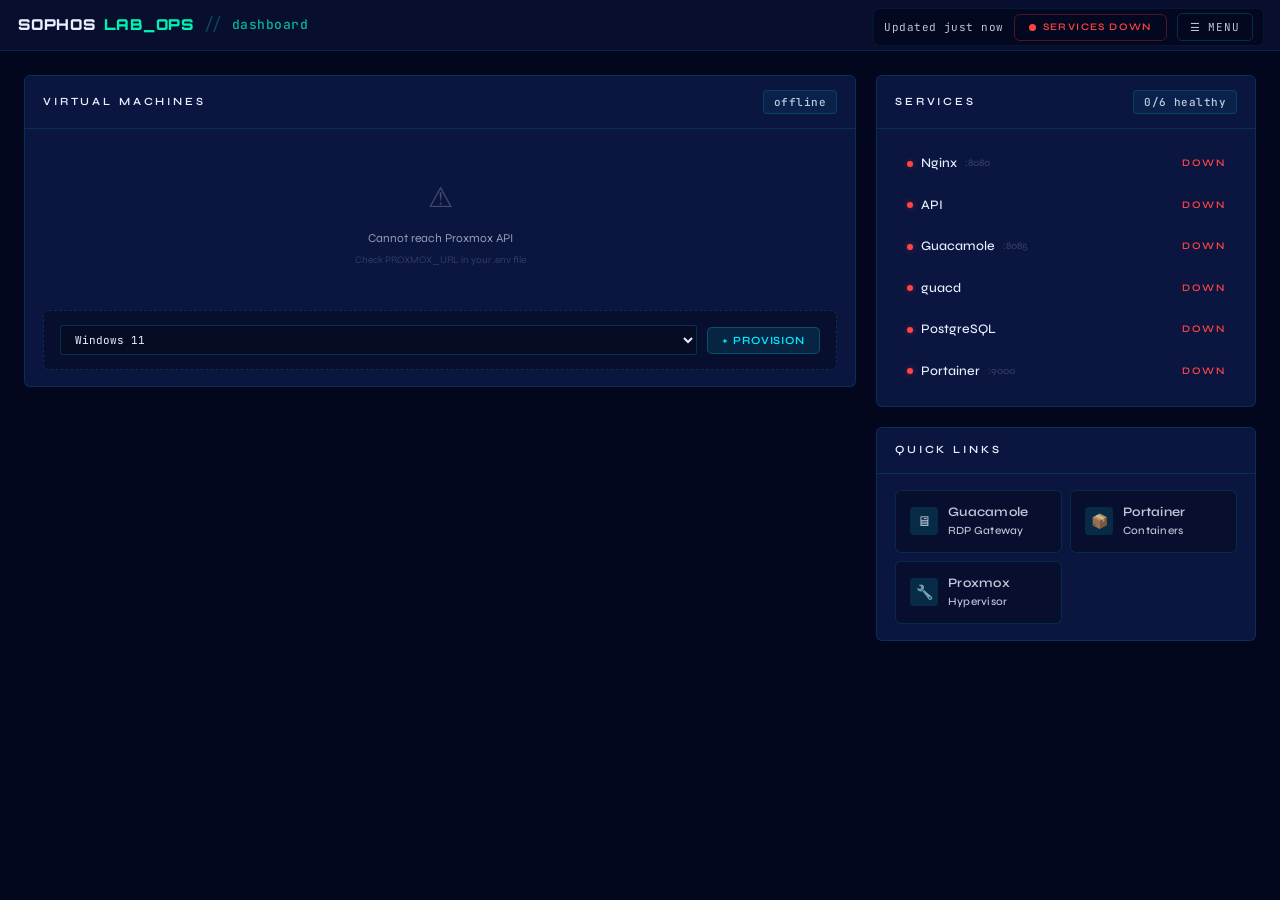
==== commit 1910ef79: "fix: add Lab Manager nav item to labops dashboard Co-Authored-By: Claude Sonnet 4.6 <noreply@anthrop" ====
--- a/nginx/html/index.html
+++ b/nginx/html/index.html
@@ -439,10 +439,11 @@
       <button class="nav-btn" id="nav-btn" onclick="navToggle()">&#x2630; Menu</button>
       <div class="nav-dd" id="nav-dd">
         <button class="nav-it" onclick="navToggle();window.open('http://' + location.hostname + ':8080','_blank')">SE Console</button>
+        <button class="nav-it" onclick="navToggle();window.location.href='index.html'">Lab Manager</button>
         <button class="nav-it" onclick="navToggle();window.open('http://' + location.hostname + ':8080/admin.html','_blank')">Scenario Studio</button>
         <button class="nav-it" onclick="navToggle();window.open('http://' + location.hostname + ':8080/architecture.html','_blank')">Architecture</button>
+        <button class="nav-it" onclick="navToggle();window.open('https://central.sophos.com','_blank')">Sophos Central</button>
         <button class="nav-it" onclick="navToggle();window.open('/settings.html','_blank')">Platform Settings</button>
-        <button class="nav-it" onclick="navToggle();window.open('https://central.sophos.com','_blank')">Sophos Central</button>
       </div>
     </div>
   </div>
--- a/nginx/html/shared.css
+++ b/nginx/html/shared.css
@@ -5,7 +5,7 @@
    ============================================================ */
 
 /* ── Fonts ─────────────────────────────────────────────────── */
-@import url('https://fonts.googleapis.com/css2?family=Syne:wght@400;600;700;800&family=JetBrains+Mono:wght@300;400;500&display=swap');
+@import url('https://fonts.googleapis.com/css2?family=Orbitron:wght@900&family=Syne:wght@400;600;700;800&family=JetBrains+Mono:wght@300;400;500&display=swap');
 
 /* ── Design Tokens ─────────────────────────────────────────── */
 :root {
@@ -96,37 +96,16 @@
   z-index: 100;
 }
 
-.shared-brand {
-  font-family: var(--fm);
-  font-size: 15px;
-  font-weight: 700;
-  color: var(--text-primary);
-  letter-spacing: 0.02em;
-  white-space: nowrap;
-  text-decoration: none;
-}
-
-.shared-tag {
-  font-family: var(--fm);
-  font-size: 11px;
-  font-weight: 400;
-  color: var(--accent-cyan);
-  background: rgba(var(--accent-cyan-rgb),0.08);
-  border: 1px solid rgba(var(--accent-cyan-rgb),0.22);
-  border-radius: 5px;
-  padding: 3px 10px 3px 22px;
-  position: relative;
-  letter-spacing: 0.03em;
-  white-space: nowrap;
-}
-
-.shared-tag::before {
-  content: '>';
-  position: absolute;
-  left: 8px;
-  color: rgba(var(--accent-cyan-rgb),0.45);
-  font-size: 10px;
-}
+/* ── Wordmark (brand unification 2026-03-18) ────────────────── */
+.shared-wordmark { display: flex; align-items: center; flex-shrink: 0; }
+.wm-primary      { font-family: 'Orbitron', sans-serif; font-weight: 900; font-size: 15px; letter-spacing: .05em; color: #e8f0ff; }
+.wm-accent       { font-family: 'Orbitron', sans-serif; font-weight: 900; font-size: 15px; letter-spacing: .05em; margin-left: 8px; }
+.wm-accent-cyan  { color: #00EDFF; }
+.wm-accent-green { color: #00F2B3; }
+.wm-slash        { font-family: 'JetBrains Mono', monospace; font-weight: 300; font-size: 17px; color: rgba(0,237,255,.28); margin: 0 9px; }
+.wm-page         { font-family: 'JetBrains Mono', monospace; font-weight: 500; font-size: 13px; letter-spacing: .04em; }
+.wm-page-cyan    { color: rgba(0,237,255,.75); }
+.wm-page-green   { color: rgba(0,242,179,.75); }
 
 .shared-nav {
   display: flex;
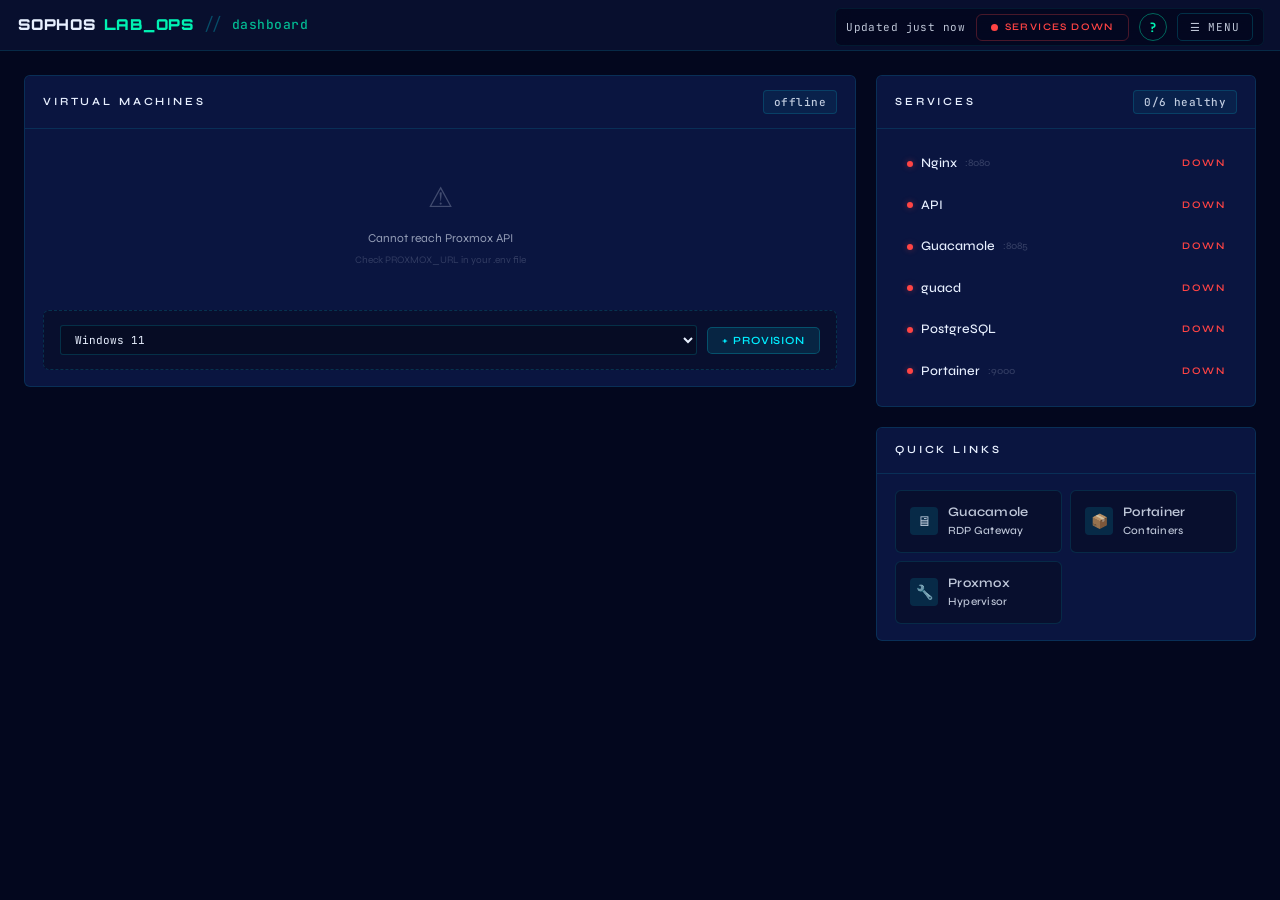
==== commit c33d0800: "feat: guided tour, brand unification, remote access fixes, AGENTS.md pointer to CLAUDE.md - Guided t" ====
--- a/nginx/html/index.html
+++ b/nginx/html/index.html
@@ -5,6 +5,8 @@
   <meta name="viewport" content="width=device-width, initial-scale=1.0">
   <title>LabOps — Control Center</title>
   <link rel="stylesheet" href="shared.css">
+  <link rel="stylesheet" href="/driver.css">
+  <script src="/driver.iife.js"></script>
   <style>
     body {
       display: flex;
@@ -435,13 +437,14 @@
       <span class="health-dot"></span>
       <span id="health-text">ALL SYSTEMS OK</span>
     </div>
+    <button class="tour-help-btn" id="tour-help-btn" title="Page tour">?</button>
     <div class="nav-wrap" id="nav-wrap">
       <button class="nav-btn" id="nav-btn" onclick="navToggle()">&#x2630; Menu</button>
       <div class="nav-dd" id="nav-dd">
-        <button class="nav-it" onclick="navToggle();window.open('http://' + location.hostname + ':8080','_blank')">SE Console</button>
+        <button class="nav-it" onclick="navToggle();window.open('http://' + location.hostname + ':8081','_blank')">SE Console</button>
         <button class="nav-it" onclick="navToggle();window.location.href='index.html'">Lab Manager</button>
-        <button class="nav-it" onclick="navToggle();window.open('http://' + location.hostname + ':8080/admin.html','_blank')">Scenario Studio</button>
-        <button class="nav-it" onclick="navToggle();window.open('http://' + location.hostname + ':8080/architecture.html','_blank')">Architecture</button>
+        <button class="nav-it" onclick="navToggle();window.open('http://' + location.hostname + ':8081/admin.html','_blank')">Scenario Studio</button>
+        <button class="nav-it" onclick="navToggle();window.open('http://' + location.hostname + ':8081/architecture.html','_blank')">Architecture</button>
         <button class="nav-it" onclick="navToggle();window.open('https://central.sophos.com','_blank')">Sophos Central</button>
         <button class="nav-it" onclick="navToggle();window.open('/settings.html','_blank')">Platform Settings</button>
       </div>
@@ -932,5 +935,7 @@
   toastTimer = setTimeout(() => el.classList.remove('show'), 3000);
 }
 </script>
+<script src="/tour.js"></script>
+<script>initTour();</script>
 </body>
 </html>
--- a/nginx/html/shared.css
+++ b/nginx/html/shared.css
@@ -449,3 +449,72 @@
   0%, 100% { opacity: 1; }
   50% { opacity: 0.4; }
 }
+
+/* ── Guided Tour ─────────────────────────────────────────── */
+.tour-help-btn {
+  background: transparent;
+  border: 1px solid rgba(0, 242, 179, 0.4);
+  color: var(--accent-green);
+  font-family: var(--fm);
+  font-size: 13px;
+  font-weight: 700;
+  width: 28px;
+  height: 28px;
+  border-radius: 50%;
+  cursor: pointer;
+  display: flex;
+  align-items: center;
+  justify-content: center;
+  flex-shrink: 0;
+  line-height: 1;
+}
+.tour-help-btn:hover {
+  border-color: var(--accent-green);
+  box-shadow: 0 0 8px rgba(0, 242, 179, 0.2);
+}
+
+/* Driver.js theme overrides — green accent for LabOps */
+.driver-popover {
+  background: #111827 !important;
+  border: 1px solid rgba(0, 242, 179, 0.4) !important;
+  box-shadow: 0 0 24px rgba(0, 242, 179, 0.15) !important;
+  border-radius: 10px !important;
+  max-width: 300px !important;
+  font-family: var(--fm) !important;
+}
+.driver-popover-title {
+  color: var(--accent-green) !important;
+  font-family: 'JetBrains Mono', monospace !important;
+  font-size: 11px !important;
+  letter-spacing: 0.08em !important;
+  text-transform: uppercase !important;
+}
+.driver-popover-description {
+  color: #cbd5e1 !important;
+  font-size: 13px !important;
+  line-height: 1.6 !important;
+}
+.driver-popover-description code {
+  font-family: 'JetBrains Mono', monospace;
+  background: rgba(0,242,179,0.08);
+  padding: 1px 5px;
+  border-radius: 3px;
+  font-size: 12px;
+}
+.driver-popover-next-btn {
+  background: var(--accent-green) !important;
+  color: #000 !important;
+  border: none !important;
+  font-family: var(--fm) !important;
+  font-size: 11px !important;
+  font-weight: 700 !important;
+}
+.driver-popover-prev-btn {
+  color: #64748b !important;
+  border-color: rgba(100, 116, 139, 0.3) !important;
+  font-family: var(--fm) !important;
+  font-size: 11px !important;
+}
+.driver-highlighted-element {
+  border-radius: 6px !important;
+}
